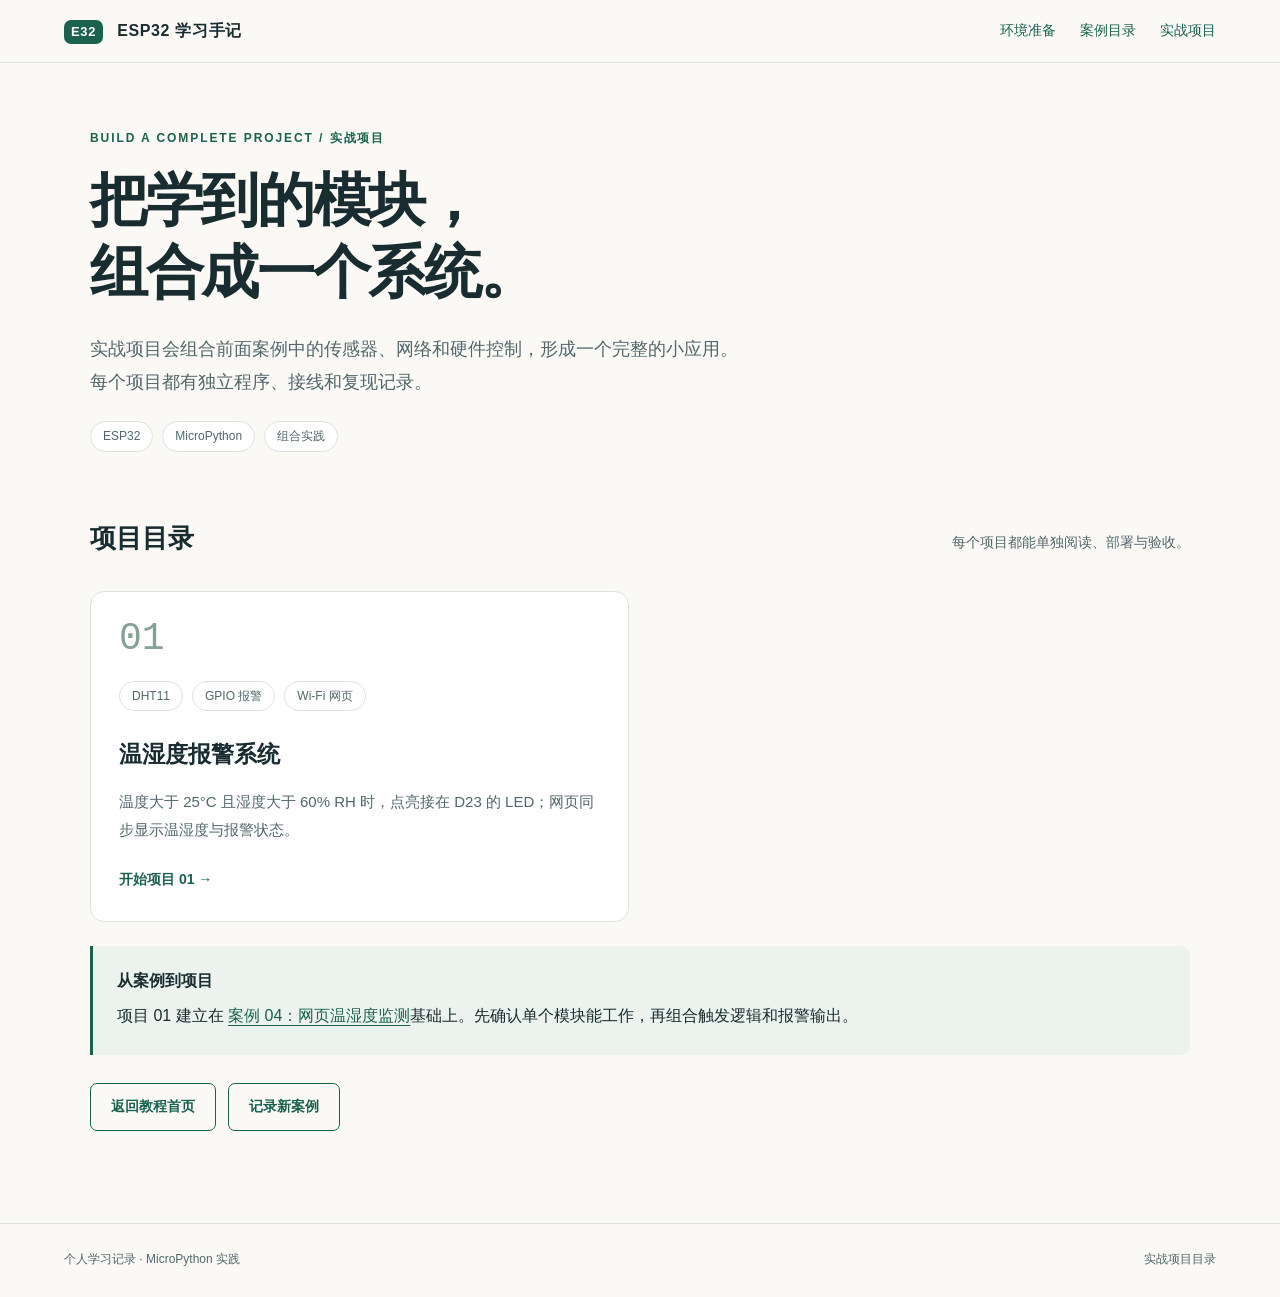
==== projects/index.html @ 1363d30e "Add temperature humidity alarm project" ====
<!doctype html>
<html lang="zh-CN"><head><meta charset="utf-8"><meta name="viewport" content="width=device-width,initial-scale=1">
<meta name="description" content="ESP32 实战项目：把传感器、网页和硬件输出组合成可复现的小系统。">
<title>实战项目 · ESP32 学习手记</title><link rel="stylesheet" href="../docs/assets/tutorial.css">
<script defer src="../docs/assets/tutorial.js"></script></head><body>
<a class="skip" href="#content">跳到正文</a><header class="topbar"><a class="brand" href="../index.html"><span>E32</span> ESP32 学习手记</a>
<nav aria-label="主导航"><a href="../docs/setup.html">环境准备</a><a href="../index.html#cases">案例目录</a><a href="index.html">实战项目</a></nav></header>
<main id="content" class="wrap"><section class="hero"><div class="eyebrow">BUILD A COMPLETE PROJECT / 实战项目</div>
<h1>把学到的模块，<br>组合成一个系统。</h1><p>实战项目会组合前面案例中的传感器、网络和硬件控制，形成一个完整的小应用。每个项目都有独立程序、接线和复现记录。</p>
<div class="meta"><span class="pill">ESP32</span><span class="pill">MicroPython</span><span class="pill">组合实践</span></div></section>
<div class="section-head"><h2>项目目录</h2><p>每个项目都能单独阅读、部署与验收。</p></div>
<div class="cards"><a class="card" href="01-temperature-humidity-alarm/index.html"><span class="number">01</span><div class="meta"><span class="pill">DHT11</span><span class="pill">GPIO 报警</span><span class="pill">Wi-Fi 网页</span></div><h3>温湿度报警系统</h3><p>温度大于 25°C 且湿度大于 60% RH 时，点亮接在 D23 的 LED；网页同步显示温湿度与报警状态。</p><span class="go">开始项目 01 →</span></a></div>
<div class="note"><strong>从案例到项目</strong><p>项目 01 建立在 <a href="../examples/04-temperature-humidity/index.html">案例 04：网页温湿度监测</a>基础上。先确认单个模块能工作，再组合触发逻辑和报警输出。</p></div>
<div class="actions"><a class="button secondary" href="../index.html">返回教程首页</a><a class="button secondary" href="../docs/contributing.html">记录新案例</a></div></main>
<footer class="footer"><span>个人学习记录 · MicroPython 实践</span><span>实战项目目录</span></footer></body></html>
---- docs/assets/tutorial.css ----
:root{--paper:#faf9f5;--ink:#192c30;--muted:#52676b;--line:#dce3df;--green:#1a624d;--amber:#e7b34d;--pale:#ecf3ee;--code:#162a30}*{box-sizing:border-box}html{scroll-behavior:smooth;scroll-padding-top:90px}body{margin:0;background:var(--paper);color:var(--ink);font:16px/1.85 -apple-system,BlinkMacSystemFont,"Segoe UI","PingFang SC","Microsoft YaHei",sans-serif}a{color:var(--green);text-decoration-thickness:1px;text-underline-offset:4px}a:hover{color:#a26708}a:focus-visible,button:focus-visible,summary:focus-visible{outline:3px solid var(--amber);outline-offset:4px}.skip{position:absolute;top:-70px;left:20px;background:white;padding:10px;z-index:10}.skip:focus{top:12px}.topbar{border-bottom:1px solid var(--line);background:var(--paper);padding:16px 5%;display:flex;align-items:center;justify-content:space-between;gap:16px}.brand{font-weight:800;letter-spacing:.04em;text-decoration:none;color:var(--ink)}.brand span{display:inline-block;background:var(--green);color:white;border-radius:7px;padding:0 7px;margin-right:9px;font-size:13px}.topbar nav{display:flex;gap:24px;font-size:14px}.topbar nav a{text-decoration:none}.wrap{max-width:1160px;margin:auto;padding:64px 30px}.eyebrow{color:var(--green);font-weight:700;font-size:12px;letter-spacing:.16em;text-transform:uppercase}.hero h1{font-size:clamp(34px,4.8vw,58px);line-height:1.25;letter-spacing:-.04em;margin:15px 0 24px}.hero p{max-width:650px;color:var(--muted);font-size:18px}.hero-grid{display:grid;grid-template-columns:1.5fr 1fr;gap:48px;align-items:center}.hero-art{border:1px solid var(--line);border-radius:24px;padding:30px;background:var(--pale);min-height:260px;position:relative;overflow:hidden}.board{background:var(--green);color:white;border-radius:15px;padding:26px;margin:15px auto;max-width:240px;box-shadow:-10px 0 0 -4px #c0c7bb,10px 0 0 -4px #c0c7bb}.chip{border:1px solid #76a58d;padding:18px;text-align:center;letter-spacing:.18em;font-weight:800}.circuit-label{font-family:monospace;color:var(--muted);font-size:12px}.led-dot{display:inline-block;width:14px;height:14px;border-radius:50%;background:var(--amber);box-shadow:0 0 16px #e7b34d88;vertical-align:middle;margin-right:8px}.actions{display:flex;gap:12px;flex-wrap:wrap;margin:28px 0}.button{background:var(--green);color:white;border:1px solid var(--green);padding:10px 20px;border-radius:7px;text-decoration:none;font-weight:650;font-size:14px}.button:hover{background:#114a3a;color:white}.button.secondary{background:transparent;color:var(--green)}.meta{display:flex;flex-wrap:wrap;gap:9px;margin:22px 0}.pill{font-size:12px;border:1px solid var(--line);border-radius:20px;padding:3px 12px;background:white;color:var(--muted)}.section-head{margin:62px 0 22px;display:flex;justify-content:space-between;align-items:baseline;gap:16px}.section-head h2{margin:0;font-size:26px}.section-head p{font-size:14px;color:var(--muted)}.cards{display:grid;grid-template-columns:repeat(2,minmax(0,1fr));gap:22px}.card{border:1px solid var(--line);border-radius:14px;padding:28px;background:white;text-decoration:none;color:var(--ink);display:block}.card:hover{border-color:var(--green);color:var(--ink);box-shadow:0 6px 18px #192c3008}.card .number{font-family:monospace;font-size:38px;line-height:1;color:#84a194}.card h3{font-size:23px;margin:20px 0 12px}.card p{font-size:15px;color:var(--muted);margin:10px 0}.card .go{display:block;color:var(--green);font-size:14px;font-weight:700;margin-top:24px}.note{padding:20px 24px;background:var(--pale);border-left:3px solid var(--green);border-radius:0 9px 9px 0;margin:24px 0}.note.amber{background:#fff5dd;border-color:var(--amber)}.note p{margin:5px 0}.steps{display:grid;grid-template-columns:repeat(3,1fr);gap:20px}.steps>div{padding:20px 0;border-top:2px solid var(--line)}.steps strong{display:block}.steps p{font-size:14px;color:var(--muted)}.layout{max-width:1220px;margin:auto;padding:48px 30px 80px;display:grid;grid-template-columns:200px minmax(0,1fr);gap:55px}.sidebar{position:sticky;top:26px;align-self:start;font-size:13px;max-height:92vh;overflow:auto}.sidebar p{font-weight:700;margin:0 0 15px}.sidebar a{display:block;text-decoration:none;color:var(--muted);padding:7px 10px;border-left:2px solid var(--line)}.sidebar a:hover{border-color:var(--green);background:var(--pale);color:var(--green)}article{max-width:810px;min-width:0}article h1{font-size:clamp(32px,4vw,46px);line-height:1.3;margin:12px 0 18px;letter-spacing:-.025em}article .lead{font-size:18px;color:var(--muted)}article h2{font-size:26px;margin:54px 0 18px;padding-top:5px}article h3{font-size:19px;margin:28px 0 12px}article p{margin:15px 0}article li{margin:6px 0}article ol,article ul{padding-left:25px}code{font-family:ui-monospace,SFMono-Regular,Consolas,monospace;font-size:.87em;background:#edf0ea;border-radius:4px;padding:2px 5px;overflow-wrap:anywhere}pre{position:relative;background:var(--code);color:#def0e8;border-radius:9px;padding:23px 20px;overflow:auto;line-height:1.65;font-size:14px;max-width:100%;tab-size:4}pre code{background:none;color:inherit;border-radius:0;padding:0;font-size:inherit;overflow-wrap:normal}.codebox{position:relative;margin:20px 0}.codebox pre{padding-top:44px}.copy{position:absolute;top:9px;right:10px;background:#29434a;color:#e3efeb;border:1px solid #607b7d;border-radius:4px;padding:4px 10px;cursor:pointer;font-size:12px;z-index:1}.table-wrap{overflow-x:auto}table{border-collapse:collapse;width:100%;font-size:14px;margin:20px 0}th,td{text-align:left;padding:13px 14px;border-bottom:1px solid var(--line);vertical-align:top}th{background:var(--pale);font-weight:700}.diagram{background:white;border:1px solid var(--line);border-radius:12px;padding:26px;margin:24px 0}.flow{display:flex;align-items:center;justify-content:space-around;gap:10px;text-align:center}.flow .node{padding:13px;border:1px solid #cbdad1;border-radius:9px;background:var(--pale);flex:1}.flow small{display:block;color:var(--muted)}.arrow{color:var(--green);font-size:22px}.caption{font-size:13px;color:var(--muted);margin-top:16px}.timing{display:grid;grid-template-columns:repeat(6,1fr);text-align:center;font-size:12px}.timing span{padding:20px 4px;background:#e5eae6;border-right:2px solid white}.timing .on{background:#ffe29b}details{border:1px solid var(--line);padding:14px 18px;border-radius:8px;margin:18px 0}summary{cursor:pointer;font-weight:600}.pager{display:flex;justify-content:space-between;gap:20px;margin-top:56px;border-top:1px solid var(--line);padding-top:24px;font-size:14px}.footer{border-top:1px solid var(--line);padding:24px 5%;color:var(--muted);font-size:12px;display:flex;justify-content:space-between;gap:20px}.checklist{list-style:none;padding-left:0}input[type=checkbox]{accent-color:var(--green);margin-right:10px;width:16px;height:16px}.references{font-size:14px}.references a{overflow-wrap:anywhere}.muted{color:var(--muted)}@media(max-width:850px){.hero-grid{grid-template-columns:1fr}.hero-art{display:none}.layout{grid-template-columns:1fr;gap:25px;padding:28px 22px 60px}.sidebar{position:static;max-height:none;border-bottom:1px solid var(--line);padding-bottom:18px}.sidebar a{display:inline-block;border:0;padding:5px 10px 5px 0}.sidebar p{margin:0 0 7px}.wrap{padding:40px 22px}.steps{grid-template-columns:1fr}.topbar{padding:13px 22px}.topbar nav{gap:14px}}@media(max-width:540px){.cards{grid-template-columns:1fr}.hero h1{font-size:36px}.topbar{align-items:flex-start}.topbar nav{font-size:12px;flex-direction:column;gap:2px}.section-head{display:block}.flow{flex-direction:column}.flow .node{width:100%}.arrow{transform:rotate(90deg)}.footer{flex-direction:column;gap:4px}pre{font-size:12px;padding-left:14px;padding-right:14px}.card{padding:24px}.timing{grid-template-columns:repeat(3,1fr)}}@media(prefers-reduced-motion:reduce){html{scroll-behavior:auto}}@media print{.topbar,.sidebar,.copy,.actions,.footer,.pager{display:none}.layout{display:block;padding:0}body{background:white}article{max-width:none}pre{white-space:pre-wrap;overflow-wrap:anywhere;color:black;background:#eee}.note,.card,.diagram{break-inside:avoid}a{color:inherit}h2,h3{break-after:avoid}}
/* 长命令和表格只在各自容器内横向滚动，避免撑宽手机页面。 */
.layout > main{min-width:0}.table-wrap{max-width:100%}
@media(max-width:850px){.layout{grid-template-columns:minmax(0,1fr)}}
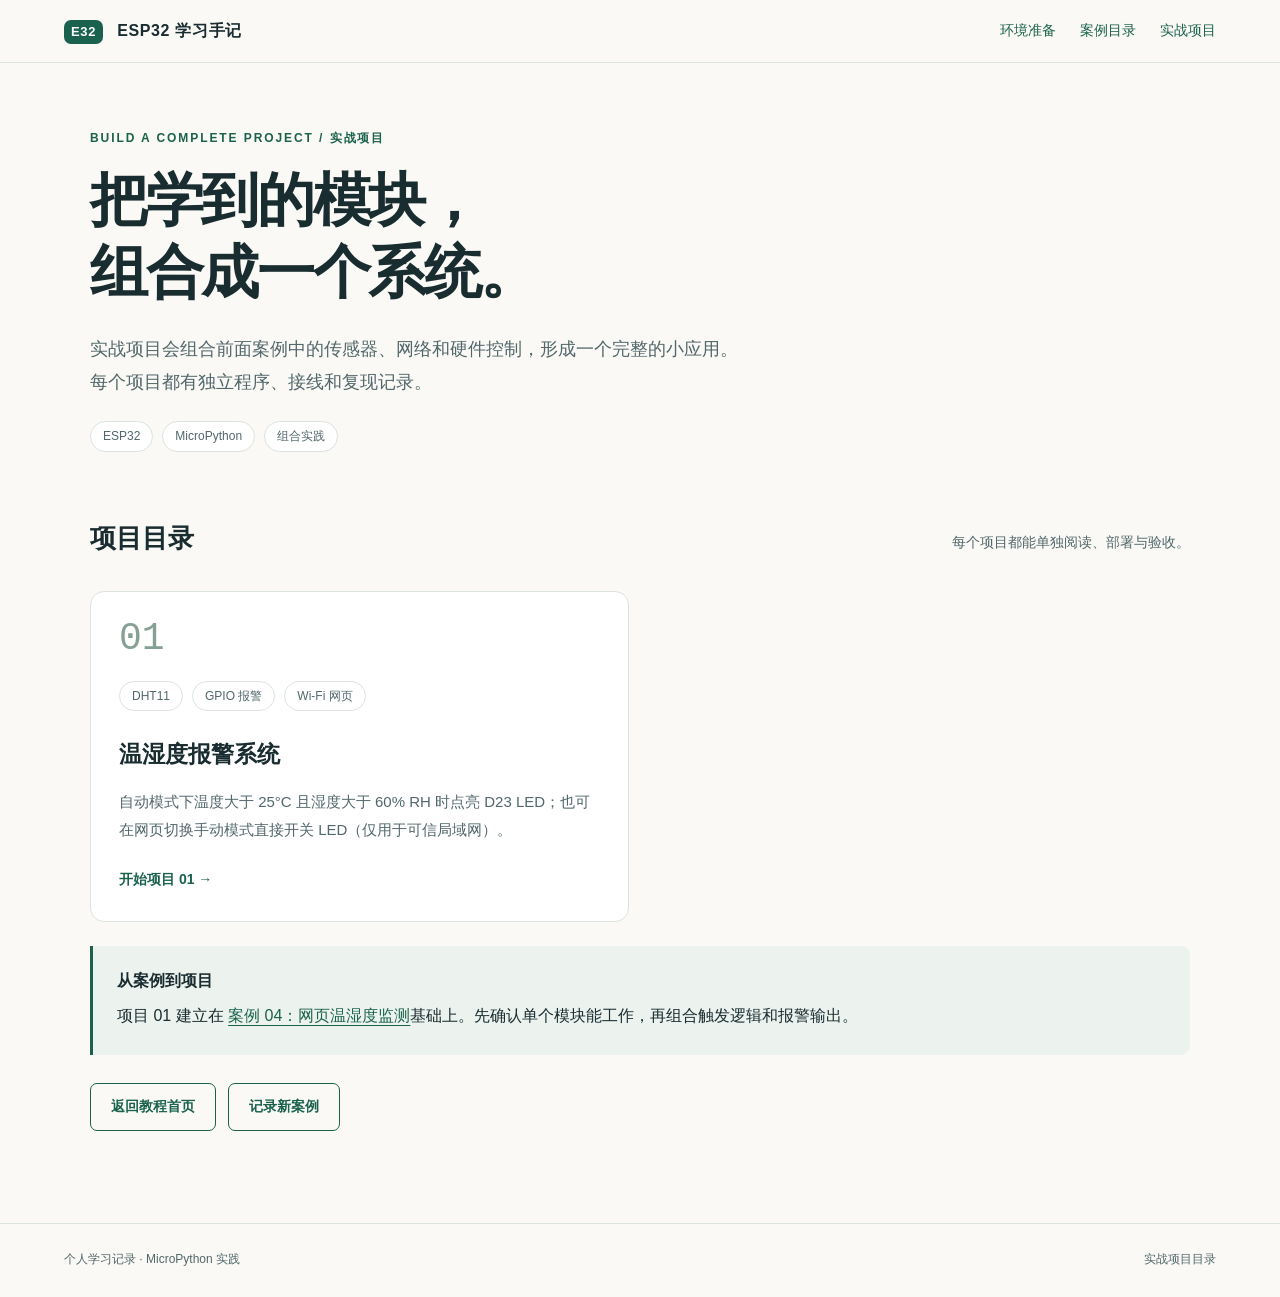
==== commit 96720264: "Add manual LED controls to alarm project" ====
--- a/projects/index.html
+++ b/projects/index.html
@@ -9,7 +9,7 @@
 <h1>把学到的模块，<br>组合成一个系统。</h1><p>实战项目会组合前面案例中的传感器、网络和硬件控制，形成一个完整的小应用。每个项目都有独立程序、接线和复现记录。</p>
 <div class="meta"><span class="pill">ESP32</span><span class="pill">MicroPython</span><span class="pill">组合实践</span></div></section>
 <div class="section-head"><h2>项目目录</h2><p>每个项目都能单独阅读、部署与验收。</p></div>
-<div class="cards"><a class="card" href="01-temperature-humidity-alarm/index.html"><span class="number">01</span><div class="meta"><span class="pill">DHT11</span><span class="pill">GPIO 报警</span><span class="pill">Wi-Fi 网页</span></div><h3>温湿度报警系统</h3><p>温度大于 25°C 且湿度大于 60% RH 时，点亮接在 D23 的 LED；网页同步显示温湿度与报警状态。</p><span class="go">开始项目 01 →</span></a></div>
+<div class="cards"><a class="card" href="01-temperature-humidity-alarm/index.html"><span class="number">01</span><div class="meta"><span class="pill">DHT11</span><span class="pill">GPIO 报警</span><span class="pill">Wi-Fi 网页</span></div><h3>温湿度报警系统</h3><p>自动模式下温度大于 25°C 且湿度大于 60% RH 时点亮 D23 LED；也可在网页切换手动模式直接开关 LED（仅用于可信局域网）。</p><span class="go">开始项目 01 →</span></a></div>
 <div class="note"><strong>从案例到项目</strong><p>项目 01 建立在 <a href="../examples/04-temperature-humidity/index.html">案例 04：网页温湿度监测</a>基础上。先确认单个模块能工作，再组合触发逻辑和报警输出。</p></div>
 <div class="actions"><a class="button secondary" href="../index.html">返回教程首页</a><a class="button secondary" href="../docs/contributing.html">记录新案例</a></div></main>
 <footer class="footer"><span>个人学习记录 · MicroPython 实践</span><span>实战项目目录</span></footer></body></html>
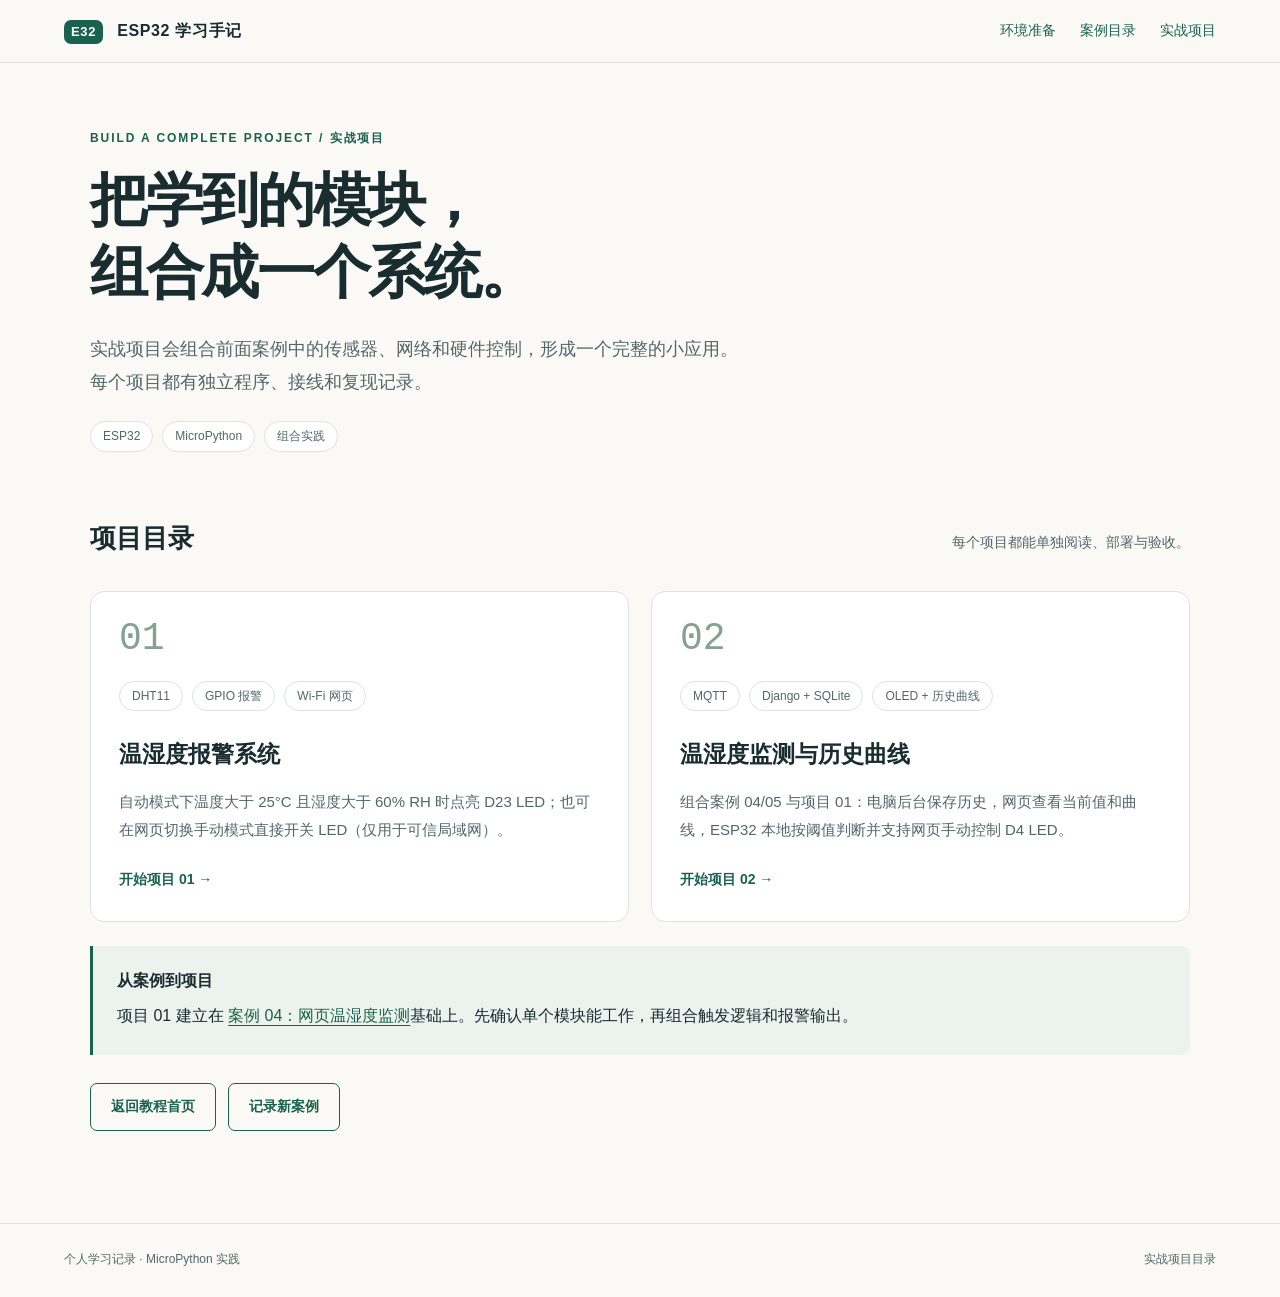
==== commit 2cb8c6da: "Add Stage 0 Django MQTT monitoring project" ====
--- a/projects/index.html
+++ b/projects/index.html
@@ -9,7 +9,7 @@
 <h1>把学到的模块，<br>组合成一个系统。</h1><p>实战项目会组合前面案例中的传感器、网络和硬件控制，形成一个完整的小应用。每个项目都有独立程序、接线和复现记录。</p>
 <div class="meta"><span class="pill">ESP32</span><span class="pill">MicroPython</span><span class="pill">组合实践</span></div></section>
 <div class="section-head"><h2>项目目录</h2><p>每个项目都能单独阅读、部署与验收。</p></div>
-<div class="cards"><a class="card" href="01-temperature-humidity-alarm/index.html"><span class="number">01</span><div class="meta"><span class="pill">DHT11</span><span class="pill">GPIO 报警</span><span class="pill">Wi-Fi 网页</span></div><h3>温湿度报警系统</h3><p>自动模式下温度大于 25°C 且湿度大于 60% RH 时点亮 D23 LED；也可在网页切换手动模式直接开关 LED（仅用于可信局域网）。</p><span class="go">开始项目 01 →</span></a></div>
+<div class="cards"><a class="card" href="01-temperature-humidity-alarm/index.html"><span class="number">01</span><div class="meta"><span class="pill">DHT11</span><span class="pill">GPIO 报警</span><span class="pill">Wi-Fi 网页</span></div><h3>温湿度报警系统</h3><p>自动模式下温度大于 25°C 且湿度大于 60% RH 时点亮 D23 LED；也可在网页切换手动模式直接开关 LED（仅用于可信局域网）。</p><span class="go">开始项目 01 →</span></a><a class="card" href="02-django-mqtt-monitor/index.html"><span class="number">02</span><div class="meta"><span class="pill">MQTT</span><span class="pill">Django + SQLite</span><span class="pill">OLED + 历史曲线</span></div><h3>温湿度监测与历史曲线</h3><p>组合案例 04/05 与项目 01：电脑后台保存历史，网页查看当前值和曲线，ESP32 本地按阈值判断并支持网页手动控制 D4 LED。</p><span class="go">开始项目 02 →</span></a></div>
 <div class="note"><strong>从案例到项目</strong><p>项目 01 建立在 <a href="../examples/04-temperature-humidity/index.html">案例 04：网页温湿度监测</a>基础上。先确认单个模块能工作，再组合触发逻辑和报警输出。</p></div>
 <div class="actions"><a class="button secondary" href="../index.html">返回教程首页</a><a class="button secondary" href="../docs/contributing.html">记录新案例</a></div></main>
 <footer class="footer"><span>个人学习记录 · MicroPython 实践</span><span>实战项目目录</span></footer></body></html>
